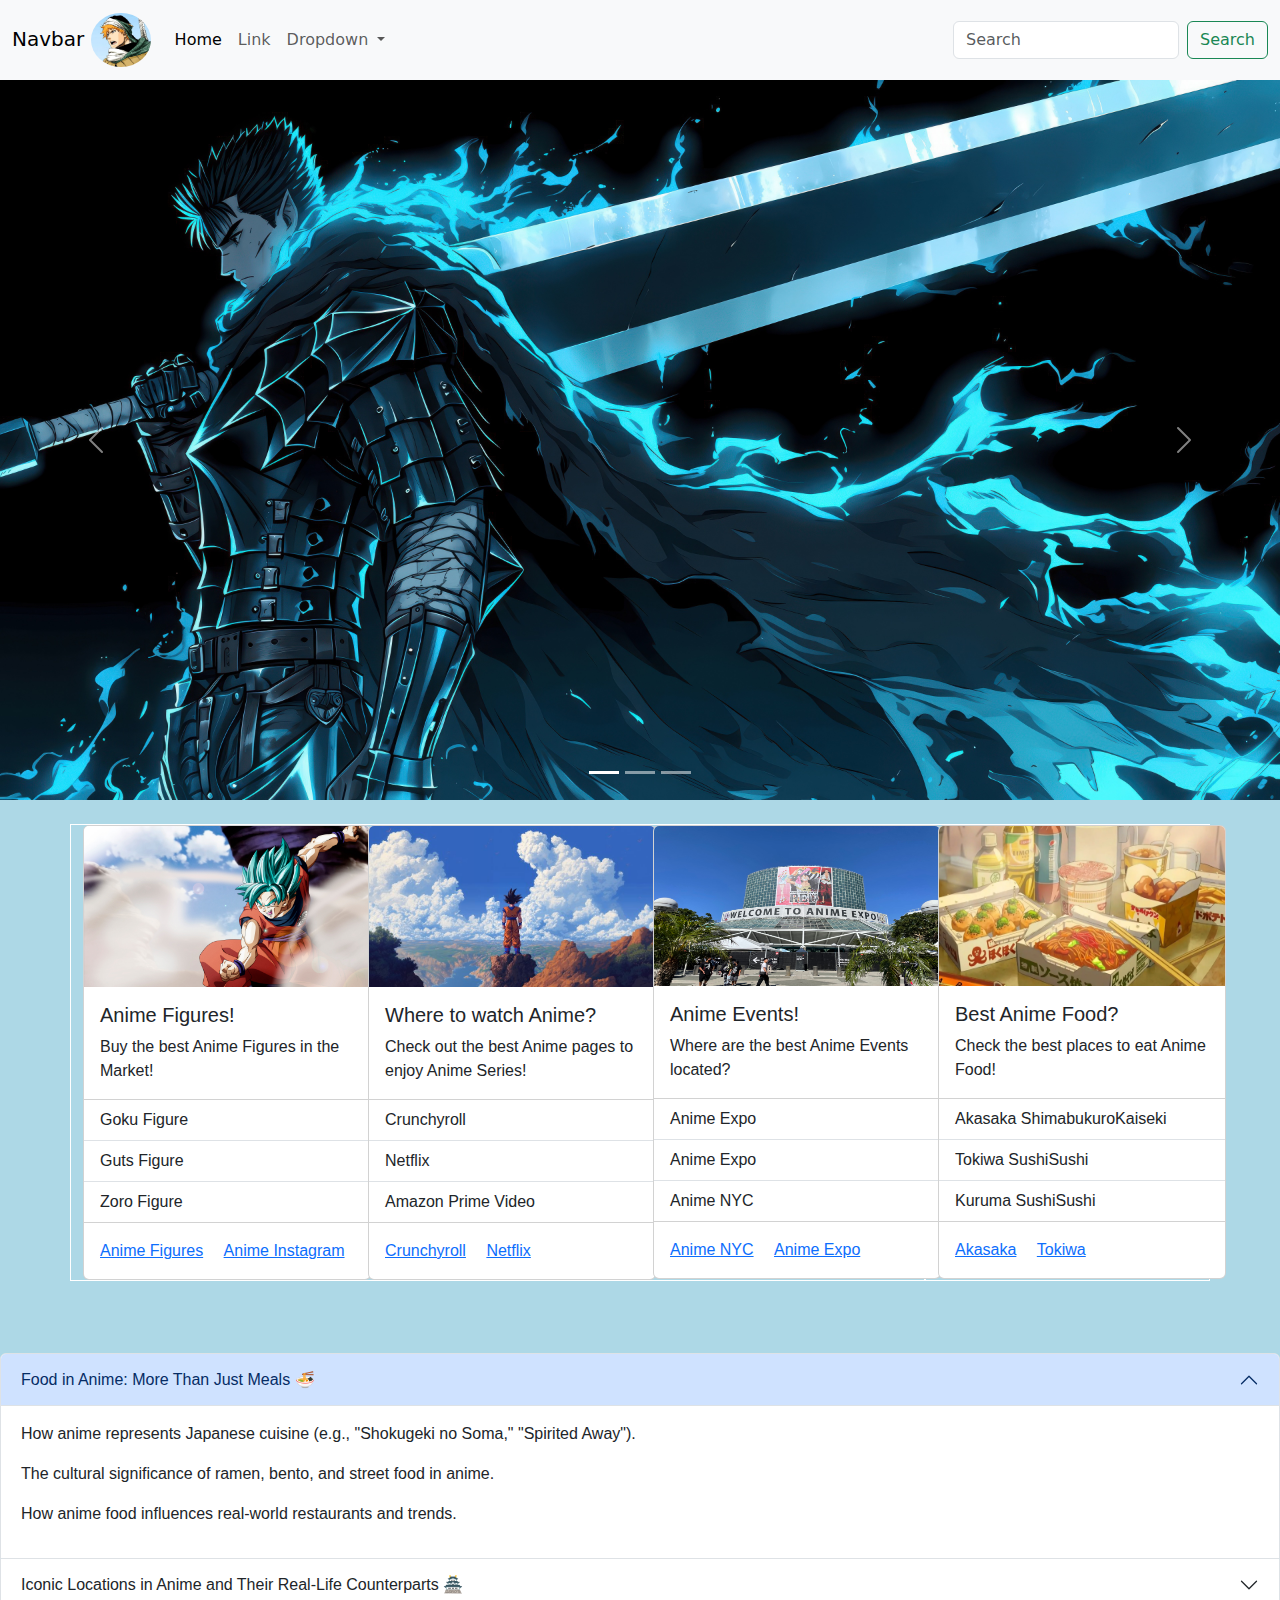
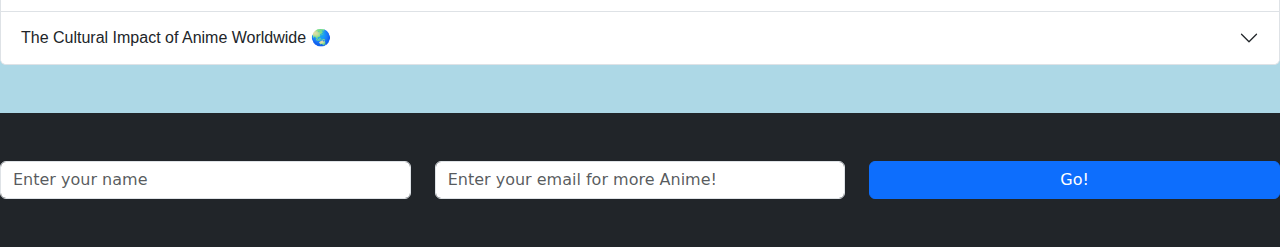
==== index.html @ a8e9984d "updateds accordion-body text fonts and paragraphs" ====
<!DOCTYPE html>
<html lang="en">
<head>
    <link href="https://cdn.jsdelivr.net/npm/bootstrap@5.3.3/dist/css/bootstrap.min.css" rel="stylesheet">
    <link rel="stylesheet" href="styles/styles.css">
    <title>Josue Gallego</title>
</head>
<body class="colorfondo">


    <!-- Navbar start -->

    <nav class="navbar navbar-expand-lg bg-body-tertiary">
      <div class="container-fluid">


        <a class="navbar-brand" href="#">Navbar
          <img src="./assets/IchigoPFPnavbar.jpg" width="60" class="rounded-circle" alt="ICHIGOPFP"></a>



        <button class="navbar-toggler" 
        type="button" data-bs-toggle="collapse" 
        data-bs-target="#navbarSupportedContent" 
        aria-controls="navbarSupportedContent" 
        aria-expanded="false" aria-label="Toggle navigation">
          <span class="navbar-toggler-icon"></span>
        </button>
        <div class="collapse navbar-collapse" id="navbarSupportedContent">
          <ul class="navbar-nav me-auto mb-2 mb-lg-0">
            <li class="nav-item">
              <a class="nav-link active" aria-current="page" href="#">Home</a>
            </li>
            <li class="nav-item">
              <a class="nav-link" href="#">Link</a>
            </li>
            <li class="nav-item dropdown">
              <a class="nav-link dropdown-toggle" href="#" role="button" data-bs-toggle="dropdown" aria-expanded="false">
                Dropdown
              </a>
              <ul class="dropdown-menu">
                <li><a class="dropdown-item" href="#">Action</a></li>
                <li><a class="dropdown-item" href="#">Another action</a></li>
                <li><hr class="dropdown-divider"></li>
                <li><a class="dropdown-item" href="#">Something else here</a></li>
              </ul>
            </li>
          </ul>
          <form class="d-flex" role="search">
            <input class="form-control me-2" type="search" placeholder="Search" aria-label="Search">
            <button class="btn btn-outline-success" type="submit">Search</button>
          </form>
        </div>
      </div>
    </nav>

    <!-- Navbar end -->





    <!--Carousel Start-->
    <div id="carouselExampleIndicators" class="carousel slide">
        <div class="carousel-indicators">
          <button type="button" data-bs-target="#carouselExampleIndicators" data-bs-slide-to="0" class="active" aria-current="true" aria-label="Slide 1"></button>
          <button type="button" data-bs-target="#carouselExampleIndicators" data-bs-slide-to="1" aria-label="Slide 2"></button>
          <button type="button" data-bs-target="#carouselExampleIndicators" data-bs-slide-to="2" aria-label="Slide 3"></button>
        </div>
        <div class="carousel-inner">
          <div class="carousel-item active">
            <img src="./assets/berserk-knight-guts-3840x2160-18713.jpg" class="d-block w-100" alt="...">
          </div>
          <div class="carousel-item">
            <img src="./assets/gohan-dragon-ball-3840x2160-15812.jpg" class="d-block w-100" alt="...">
          </div>
          <div class="carousel-item">
            <img src="./assets/roronoa-zoro-green-3840x2160-18358 (1).jpg" class="d-block w-100" alt="...">
          </div>
        </div>
        <button class="carousel-control-prev" type="button" data-bs-target="#carouselExampleIndicators" data-bs-slide="prev">
          <span class="carousel-control-prev-icon" aria-hidden="true"></span>
          <span class="visually-hidden">Previous</span>
        </button>
        <button class="carousel-control-next" type="button" data-bs-target="#carouselExampleIndicators" data-bs-slide="next">
          <span class="carousel-control-next-icon" aria-hidden="true"></span>
          <span class="visually-hidden">Next</span>
        </button>
      </div>
    <!--Carousel End-->


<br>
<!--Tarjetas Start-->
<section class="container">
  
    <div class="row">


        <div class="col-md-3 border border-white">

            <div class="card" style="width: 18rem;">
                <img src="./assets/goku-ssgss-super-3840x2160-20882.jpg" class="card-img-top" alt="...">
                <div class="card-body">
                  <h5 class="card-title">Anime Figures!</h5>
                  <p class="card-text">Buy the best Anime Figures in the Market!</p>
                </div>
                <ul class="list-group list-group-flush">
                  <li class="list-group-item">Goku Figure</li>
                  <li class="list-group-item">Guts Figure</li>
                  <li class="list-group-item">Zoro Figure</li>
                </ul>
                <div class="card-body">
                  <a href="https://ciudadmangacr.com/es-cr" target="_blank" class="card-link">Anime Figures</a>
                  <a href="https://www.instagram.com/casamanga/?hl=en" target="_blank" class="card-link">Anime Instagram</a>
                </div>
              </div>
        </div>

        <div class="col-md-3 border border-white">

            <div class="card" style="width: 18rem;">
                <img src="./assets/GOKUNATURE.jpg" class="card-img-top" alt="...">
                <div class="card-body">
                  <h5 class="card-title">Where to watch Anime?</h5>
                  <p class="card-text">Check out the best Anime pages to enjoy Anime Series!</p>
                </div>
                <ul class="list-group list-group-flush">
                  <li class="list-group-item">Crunchyroll</li>
                  <li class="list-group-item">Netflix</li>
                  <li class="list-group-item">Amazon Prime Video</li>
                </ul>
                <div class="card-body">
                  <a href="https://www.crunchyroll.com/?srsltid=AfmBOootTNt4ZbgwGO9z8wLWD1WypftuMrBTTITpAvy3QxSbyk_lrz31" target="_blank" class="card-link">Crunchyroll</a>
                  <a href="https://www.netflix.com/cr-en/" target="_blank" class="card-link">Netflix</a>
                </div>
              </div>


        </div>

        
        <div class="col-md-3 border border-white">

            <div class="card" style="width: 18rem;">
                <img src="./assets/ANIMEEXPO.jpg" height="160"  class="card-img-top" alt="AnimeEXPO">
                <div class="card-body">
                  <h5 class="card-title">Anime Events!</h5>
                  <p class="card-text">Where are the best Anime Events located?</p>
                </div>
                <ul class="list-group list-group-flush">
                  <li class="list-group-item">Anime Expo</li>
                  <li class="list-group-item">Anime Expo</li>
                  <li class="list-group-item">Anime NYC</li>
                </ul>
                <div class="card-body">
                  <a href="https://animenyc.com/?__cf_chl_tk=ZMnIDp7yweXM_6FQL_pzOtvb6keebVa49Xky0yu03oY-1740791990-1.0.1.1-7oVQzwphY8iCw98eQohBRGvHIebVsj10cV.zsuMxDCk" 
                  target="_blank" class="card-link">Anime NYC</a>
                  <a href="https://www.anime-expo.org/" target="_blank" class="card-link">Anime Expo</a>
                </div>
              </div>


        </div>


        <div class="col-md-3 border border-white">

            <div class="card" style="width: 18rem;">
                <img src="./assets/best-anime-food-1600x800.webp" height="160" class="card-img-top" alt="...">
                <div class="card-body">
                  <h5 class="card-title">Best Anime Food?</h5>
                  <p class="card-text">Check the best places to eat Anime Food!</p>
                </div>
                <ul class="list-group list-group-flush">
                  <li class="list-group-item">Akasaka ShimabukuroKaiseki</li>
                  <li class="list-group-item">Tokiwa SushiSushi</li>
                  <li class="list-group-item">Kuruma SushiSushi</li>
                </ul>
                <div class="card-body">
                  <a href="https://www.tableall.com/restaurant/384" target="_blank" class="card-link">Akasaka</a>
                  <a href="https://restaurantsuntory.com/sushi-tokiwa.htm" target="_blank" class="card-link">Tokiwa</a>
                </div>
              </div>


        </div>

        
    </div>
</section>

<!--Tarjetas End-->


<br>
<br>
<br>


<!--Acordeon Start-->
<div class="accordion" id="accordionExample">
  <div class="accordion-item">
    <h2 class="accordion-header" id="headingOne">
      <button class="accordion-button" type="button" data-bs-toggle="collapse" data-bs-target="#collapseOne" aria-expanded="true" aria-controls="collapseOne">
        Food in Anime: More Than Just Meals 🍜
      </button>
    </h2>
    <div id="collapseOne" class="accordion-collapse collapse show" aria-labelledby="headingOne" data-bs-parent="#accordionExample">
      <div class="accordion-body"> 
<p>How anime represents Japanese cuisine (e.g., "Shokugeki no Soma," "Spirited Away").</p>
<p>The cultural significance of ramen, bento, and street food in anime.</p>
<p>How anime food influences real-world restaurants and trends.</p>
      </div>
    </div>
  </div>
  <div class="accordion-item">
    <h2 class="accordion-header" id="headingTwo">
      <button class="accordion-button collapsed" type="button" data-bs-toggle="collapse" data-bs-target="#collapseTwo" aria-expanded="false" aria-controls="collapseTwo">
        Iconic Locations in Anime and Their Real-Life Counterparts 🏯
      </button>
    </h2>
    <div id="collapseTwo" class="accordion-collapse collapse" aria-labelledby="headingTwo" data-bs-parent="#accordionExample">
      <div class="accordion-body">
      <p>Famous anime locations inspired by real places (e.g., "Your Name" and Tokyo’s Shinjuku).</p>
      <p>Kyoto’s historical influence in period anime.</p>
      <p>Anime tourism: How places like Akihabara became anime hotspots.</p>
      </div>
    </div>
  </div>
  <div class="accordion-item">
    <h2 class="accordion-header" id="headingThree">
      <button class="accordion-button collapsed" type="button" data-bs-toggle="collapse" data-bs-target="#collapseThree" aria-expanded="false" aria-controls="collapseThree">
        The Cultural Impact of Anime Worldwide 🌏
      </button>
    </h2>
    <div id="collapseThree" class="accordion-collapse collapse" aria-labelledby="headingThree" data-bs-parent="#accordionExample">
      <div class="accordion-body">
    <p>How anime influences fashion, music, and art outside Japan.</p>
    <p>The rise of anime conventions and cosplay culture globally.</p>
    <p>How streaming services like Crunchyroll and Netflix changed anime consumption.</p>
      </div>
    </div>
  </div>
</div>
<!--Acordeon End-->


<br>
<br>


<!--Button Submit Start-->

<section class="contact bg-dark py-5">
  <div class="containersubmit">
    <div class="row">
      <div class="col-md-4">
        <input type="text" class="form-control" placeholder="Enter your name">
      </div>
      <div class="col-md-4">
        <input type="email" class="form-control" placeholder="Enter your email for more Anime!">
      </div>
      <div class="col-md-4 d-grid gap-2">
        <button type="submit" class="btn btn-primary">Go!</button>
      </div>
    </div>
  </div>
</section>

<!--Button Submit End-->

    <script src="https://cdn.jsdelivr.net/npm/bootstrap@5.3.3/dist/js/bootstrap.bundle.min.js"></script>
</body>
</html>
---- styles/styles.css ----
.container {
    background-color: #ADD8E6;
    font-family: Arial, Helvetica, sans-serif;
}
.navbarcolor {
    color: black;
}
.colorfondo {
    background-color: #ADD8E6;
}
.accordion-item {
    font-family: Arial, Helvetica, sans-serif;
}
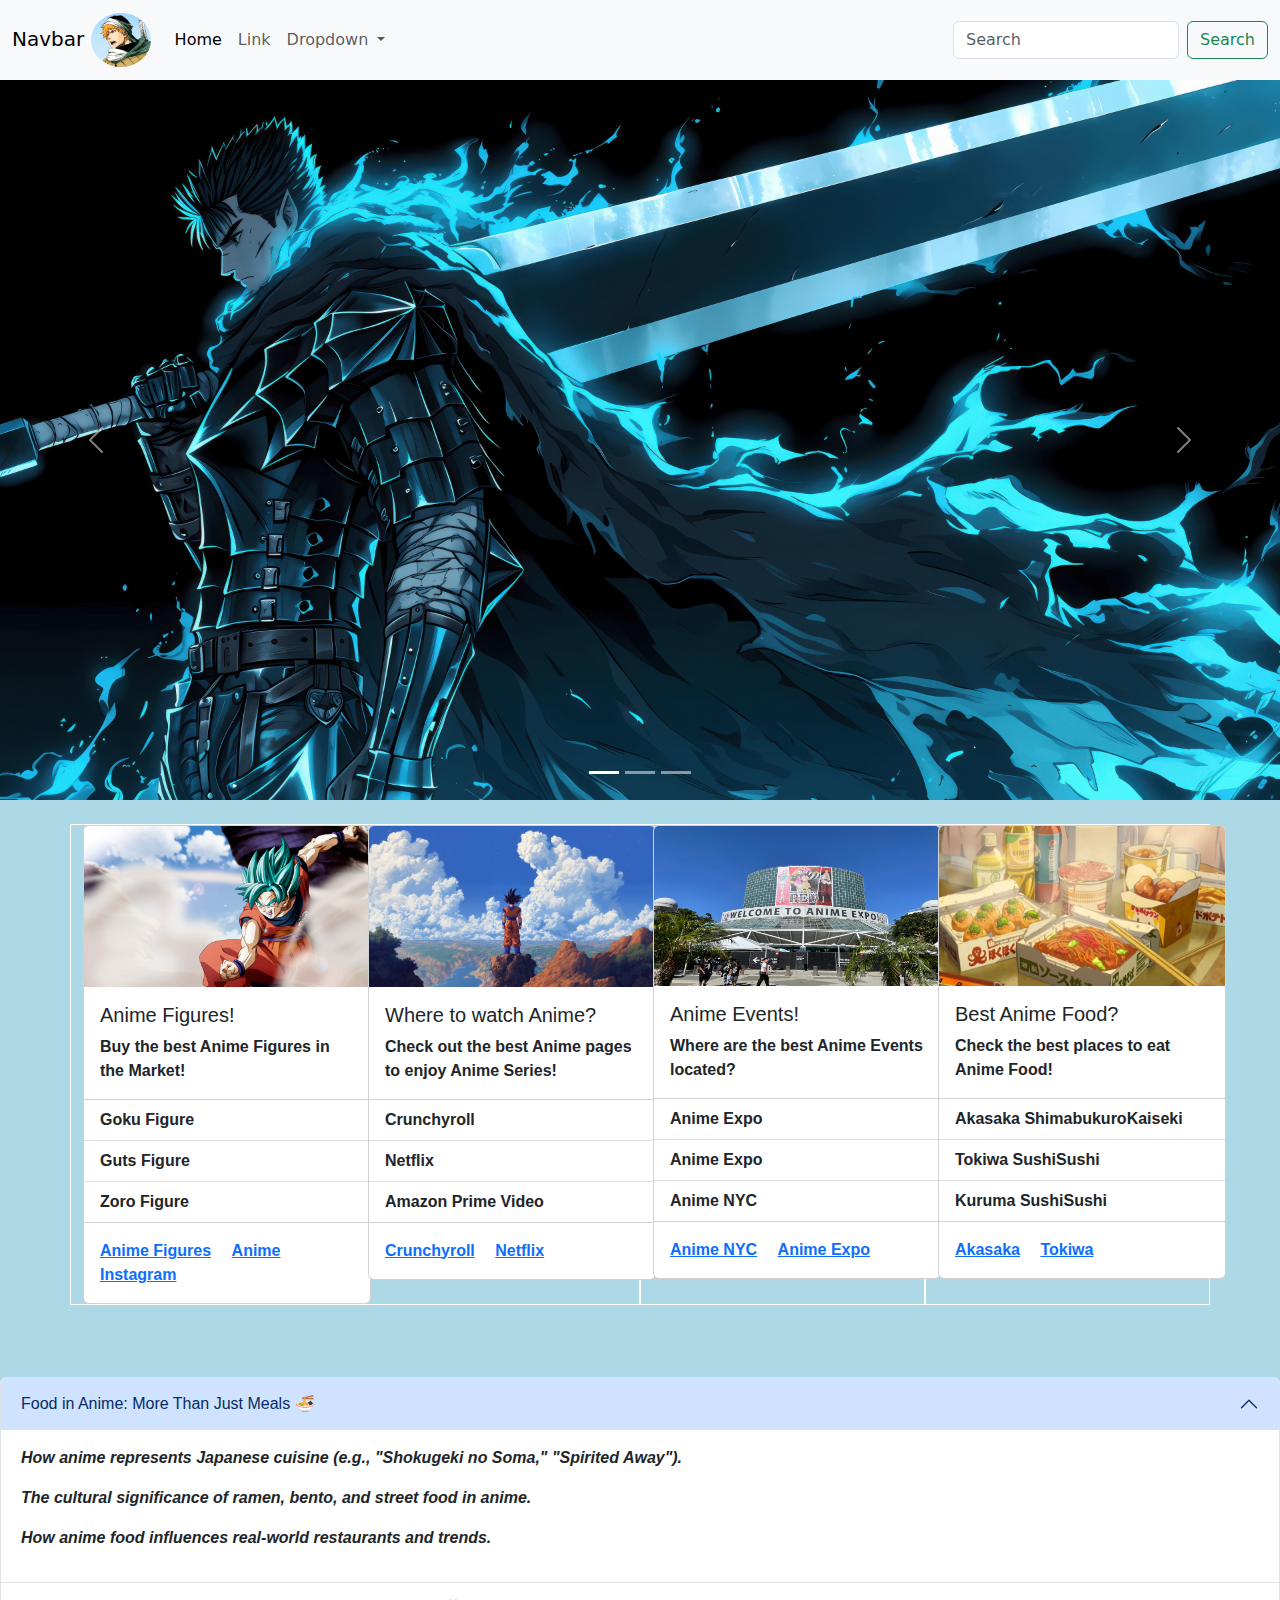
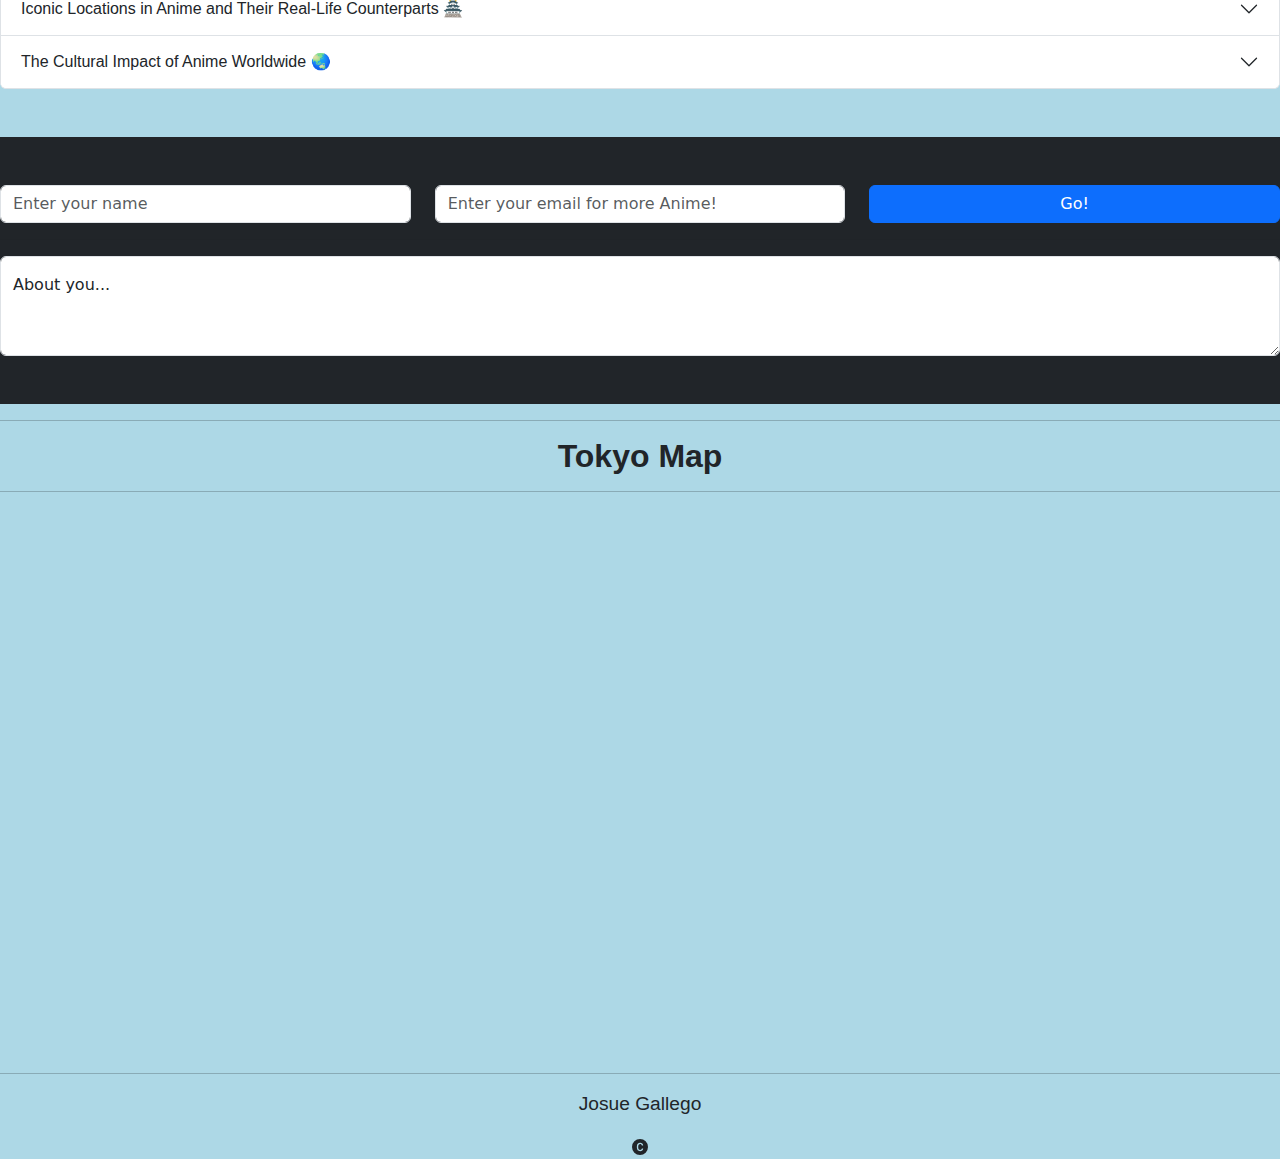
==== commit 81c06ef6: "Just doing this for discipline, don't actualy recall what I did lmao, just polished some details" ====
--- a/index.html
+++ b/index.html
@@ -266,9 +266,55 @@
       </div>
     </div>
   </div>
+<hr>
+  <div class="form-floating">
+    <textarea class="form-control" placeholder="Leave a comment here" id="floatingTextarea2" style="height: 100px"></textarea>
+    <label for="floatingTextarea2">About you...</label>
+  </div>
 </section>
 
 <!--Button Submit End-->
+<hr>
+<!--Map Title-->
+
+<center>
+<h2 class="TOKYOMAP">Tokyo Map</h2>
+<center>
+
+<!--Map Title-->
+<hr>
+<!--Mapa Start-->
+<div class="ratio ratio-21x9"><iframe 
+src="https://www.google.com/maps/embed?pb=!1m18!1m12!1m3!1d1620.4265516037447!2d139.76518226971356!3d35.68061887130099!2m3!1f0!2f0!3f0!3m2!1i1024!2i768!4f13.1!3m3!1m2!1s0x60188bfbd89f700b%3A0x277c49ba34ed38!2sEstaci%C3%B3n%20de%20Tokio!5e0!3m2!1ses!2scr!4v1740796532061!5m2!1ses!2scr" 
+width="600" 
+height="450" 
+style="border:0;" 
+allowfullscreen="" 
+loading="lazy" 
+referrerpolicy="no-referrer-when-downgrade"></iframe></div>
+<!--Mapa End-->
+<hr>
+
+<!--Footer Start-->
+
+<footer>
+  <div class="row">
+    <p class="Copyname">Josue Gallego</p>
+    <div class="col">
+      <svg 
+      xmlns="http://www.w3.org/2000/svg" 
+      width="16" 
+      height="16" 
+      fill="currentColor" 
+      class="bi bi-c-circle-fill" 
+      viewBox="0 0 16 16">
+        <path d="M16 8A8 8 0 1 1 0 8a8 8 0 0 1 16 0M8.146 4.992c.961 0 1.641.633 1.729 1.512h1.295v-.088c-.094-1.518-1.348-2.572-3.03-2.572-2.068 0-3.269 1.377-3.269 3.638v1.073c0 2.267 1.178 3.603 3.27 3.603 1.675 0 2.93-1.02 3.029-2.467v-.093H9.875c-.088.832-.75 1.418-1.729 1.418-1.224 0-1.927-.891-1.927-2.461v-1.06c0-1.583.715-2.503 1.927-2.503"/>
+      </svg>
+    </div>
+  </div>
+</footer>
+
+<!--Footer End-->
 
     <script src="https://cdn.jsdelivr.net/npm/bootstrap@5.3.3/dist/js/bootstrap.bundle.min.js"></script>
 </body>
--- a/styles/styles.css
+++ b/styles/styles.css
@@ -1,6 +1,7 @@
 .container {
     background-color: #ADD8E6;
     font-family: Arial, Helvetica, sans-serif;
+    font-weight: bold;
 }
 .navbarcolor {
     color: black;
@@ -10,4 +11,18 @@
 }
 .accordion-item {
     font-family: Arial, Helvetica, sans-serif;
+    font-weight: bold;
+}
+.accordion-body {
+    font-family: Helvetica, sans-serif; 
+    font-style: italic;
+    font-weight: bold;
+}
+.TOKYOMAP {
+    font-family: sans-serif;
+    font-weight:bold ;
+}
+.Copyname {
+    font-family: Arial, Helvetica, sans-serif;
+    font-size: larger;
 }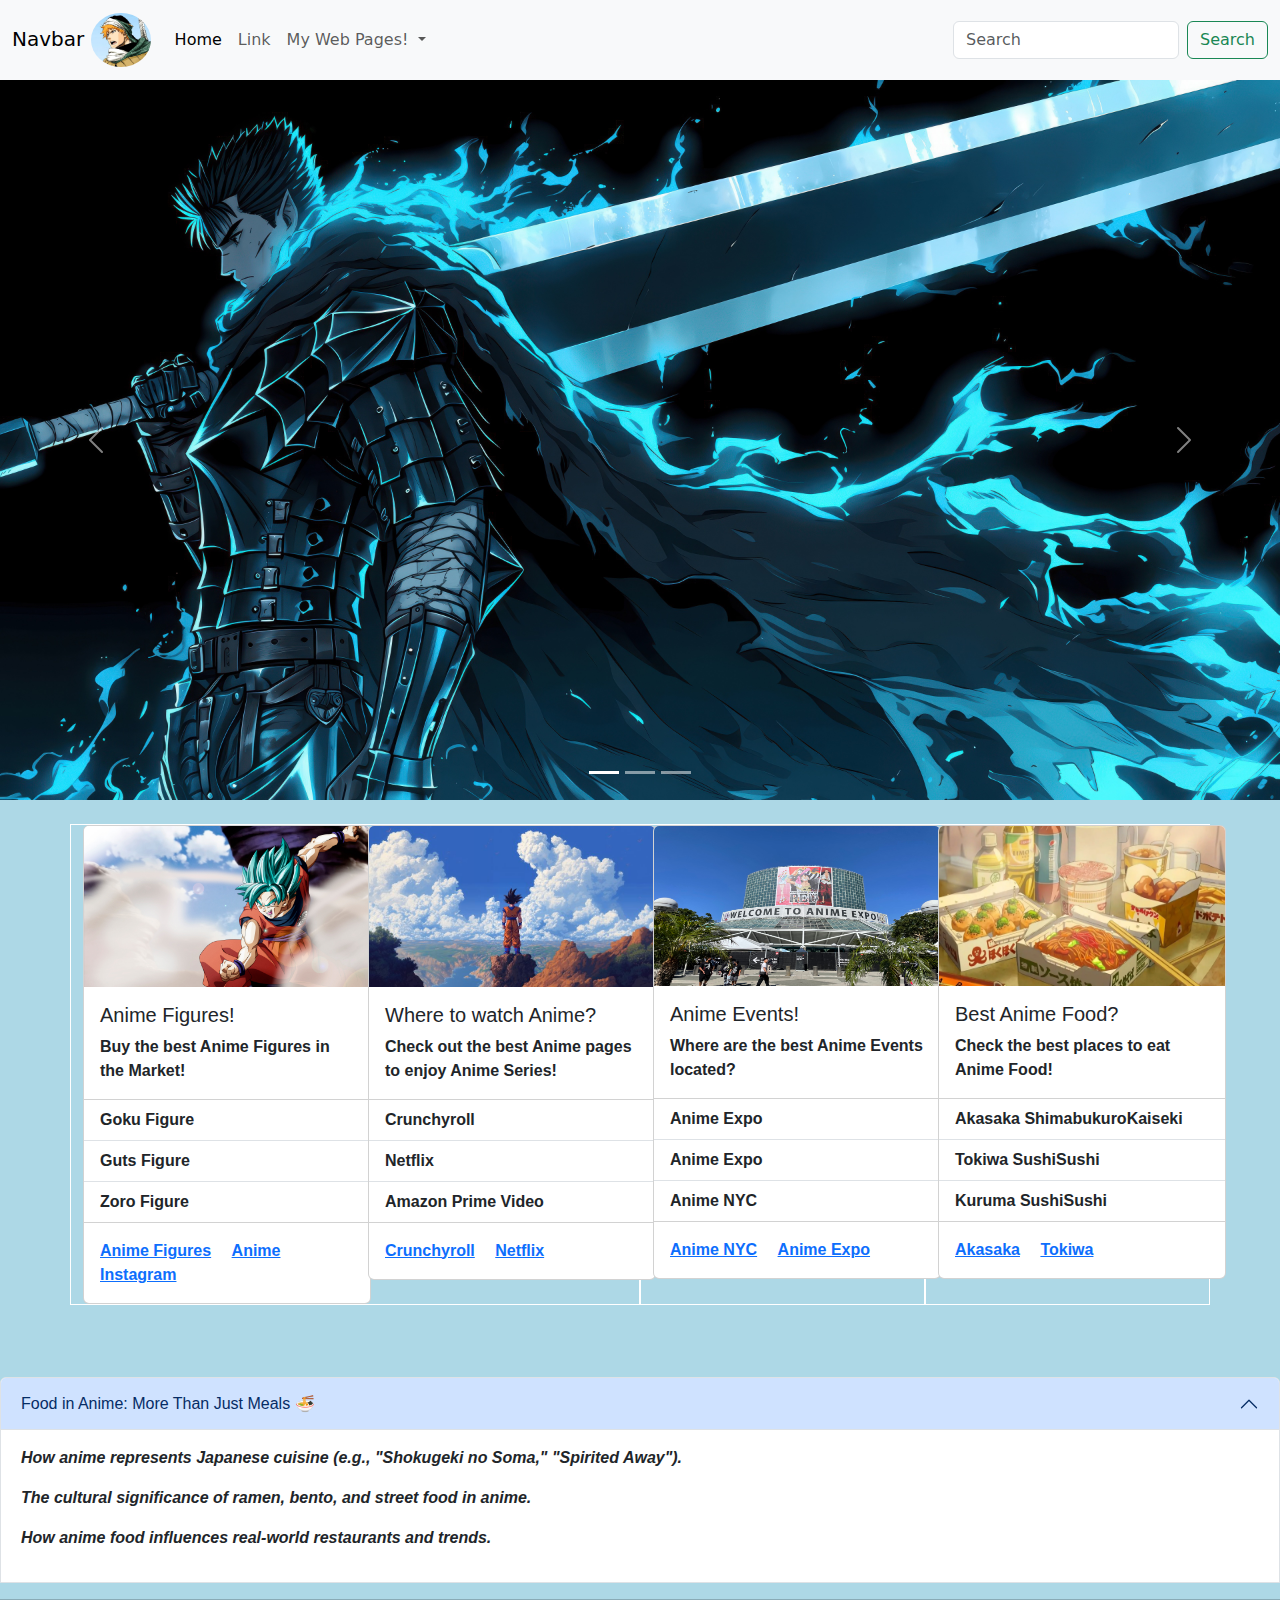
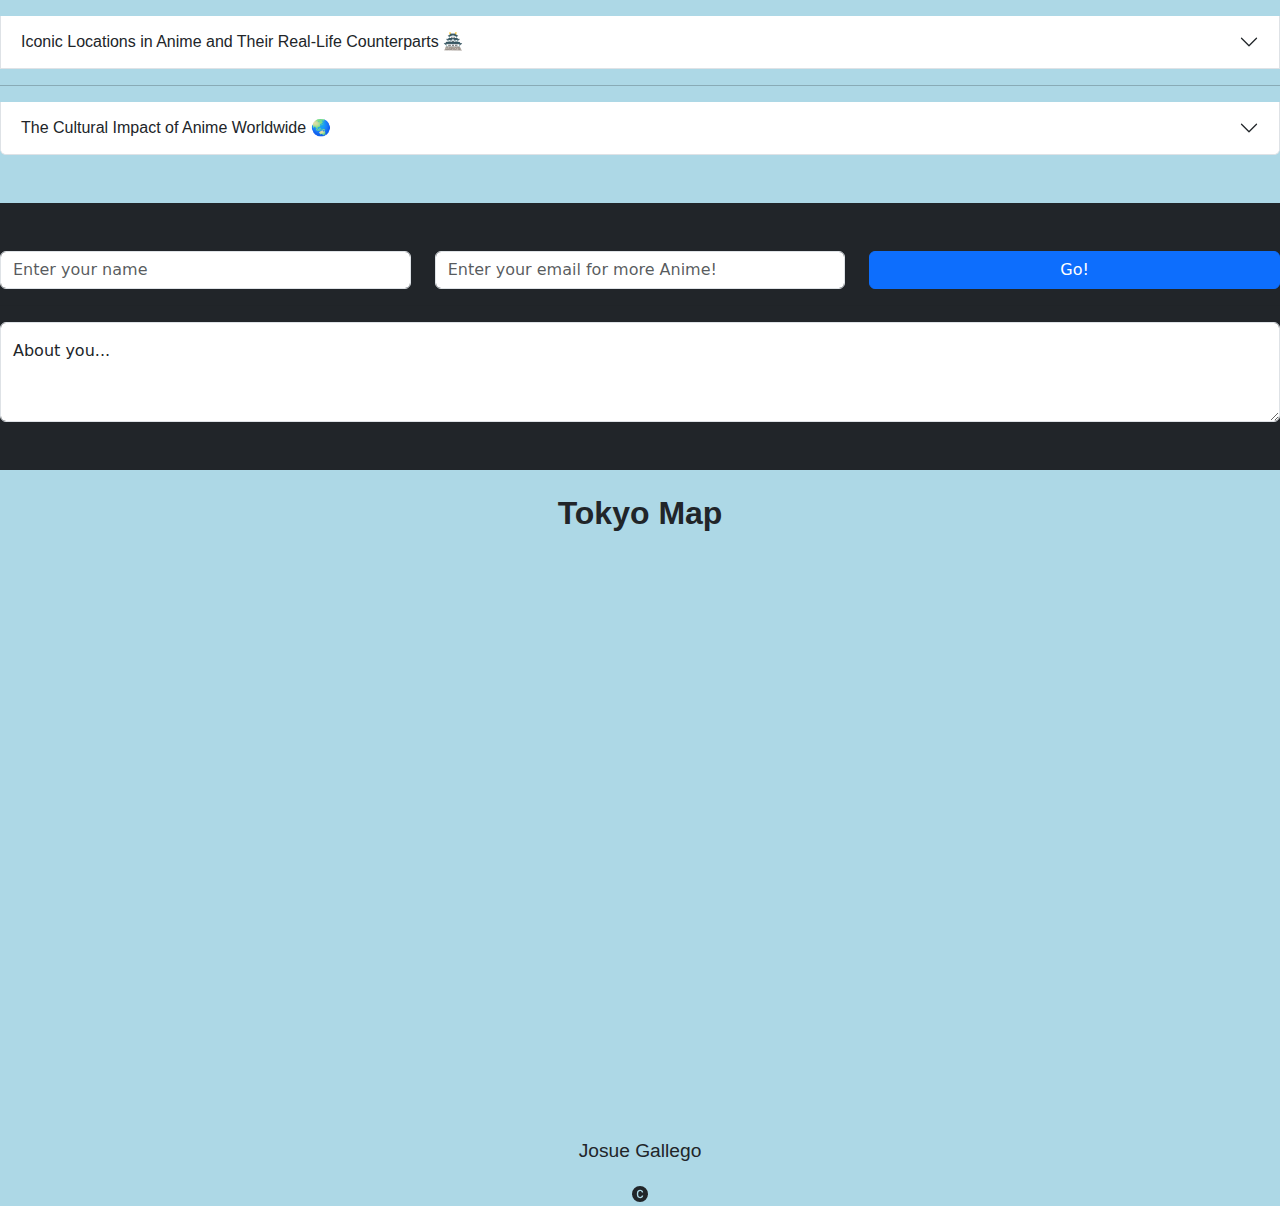
==== commit 1f64f75c: "checking on updated, linking new web page to the dropdown side" ====
--- a/index.html
+++ b/index.html
@@ -15,9 +15,10 @@
 
 
         <a class="navbar-brand" href="#">Navbar
-          <img src="./assets/IchigoPFPnavbar.jpg" width="60" class="rounded-circle" alt="ICHIGOPFP"></a>
-
-
+          <img src="./assets/IchigoPFPnavbar.jpg" 
+          width="60" class="rounded-circle" alt="ICHIGOPFP"></a>
+
+        
 
         <button class="navbar-toggler" 
         type="button" data-bs-toggle="collapse" 
@@ -29,20 +30,19 @@
         <div class="collapse navbar-collapse" id="navbarSupportedContent">
           <ul class="navbar-nav me-auto mb-2 mb-lg-0">
             <li class="nav-item">
-              <a class="nav-link active" aria-current="page" href="#">Home</a>
+              <a class="nav-link active" aria-current="page" href="#">Home</a> 
             </li>
             <li class="nav-item">
-              <a class="nav-link" href="#">Link</a>
+
+              <a class="nav-link" id="mypage" href="#">Link</a>
+              
             </li>
             <li class="nav-item dropdown">
               <a class="nav-link dropdown-toggle" href="#" role="button" data-bs-toggle="dropdown" aria-expanded="false">
-                Dropdown
+                My Web Pages! 
               </a>
               <ul class="dropdown-menu">
-                <li><a class="dropdown-item" href="#">Action</a></li>
-                <li><a class="dropdown-item" href="#">Another action</a></li>
-                <li><hr class="dropdown-divider"></li>
-                <li><a class="dropdown-item" href="#">Something else here</a></li>
+                <li><a class="dropdown-item" href="mypage.html">Me</a></li>
               </ul>
             </li>
           </ul>
@@ -200,6 +200,7 @@
 
 <!--Acordeon Start-->
 <div class="accordion" id="accordionExample">
+
   <div class="accordion-item">
     <h2 class="accordion-header" id="headingOne">
       <button class="accordion-button" type="button" data-bs-toggle="collapse" data-bs-target="#collapseOne" aria-expanded="true" aria-controls="collapseOne">
@@ -214,7 +215,10 @@
       </div>
     </div>
   </div>
+  <hr>
   <div class="accordion-item">
+
+
     <h2 class="accordion-header" id="headingTwo">
       <button class="accordion-button collapsed" type="button" data-bs-toggle="collapse" data-bs-target="#collapseTwo" aria-expanded="false" aria-controls="collapseTwo">
         Iconic Locations in Anime and Their Real-Life Counterparts 🏯
@@ -227,7 +231,9 @@
       <p>Anime tourism: How places like Akihabara became anime hotspots.</p>
       </div>
     </div>
-  </div>
+
+  </div>
+  <hr>
   <div class="accordion-item">
     <h2 class="accordion-header" id="headingThree">
       <button class="accordion-button collapsed" type="button" data-bs-toggle="collapse" data-bs-target="#collapseThree" aria-expanded="false" aria-controls="collapseThree">
@@ -242,6 +248,7 @@
       </div>
     </div>
   </div>
+
 </div>
 <!--Acordeon End-->
 
@@ -274,7 +281,7 @@
 </section>
 
 <!--Button Submit End-->
-<hr>
+<br>
 <!--Map Title-->
 
 <center>
@@ -282,7 +289,7 @@
 <center>
 
 <!--Map Title-->
-<hr>
+<br>
 <!--Mapa Start-->
 <div class="ratio ratio-21x9"><iframe 
 src="https://www.google.com/maps/embed?pb=!1m18!1m12!1m3!1d1620.4265516037447!2d139.76518226971356!3d35.68061887130099!2m3!1f0!2f0!3f0!3m2!1i1024!2i768!4f13.1!3m3!1m2!1s0x60188bfbd89f700b%3A0x277c49ba34ed38!2sEstaci%C3%B3n%20de%20Tokio!5e0!3m2!1ses!2scr!4v1740796532061!5m2!1ses!2scr" 
@@ -293,7 +300,7 @@
 loading="lazy" 
 referrerpolicy="no-referrer-when-downgrade"></iframe></div>
 <!--Mapa End-->
-<hr>
+<br>
 
 <!--Footer Start-->
 
--- a/styles/styles.css
+++ b/styles/styles.css
@@ -25,4 +25,4 @@
 .Copyname {
     font-family: Arial, Helvetica, sans-serif;
     font-size: larger;
-}+}
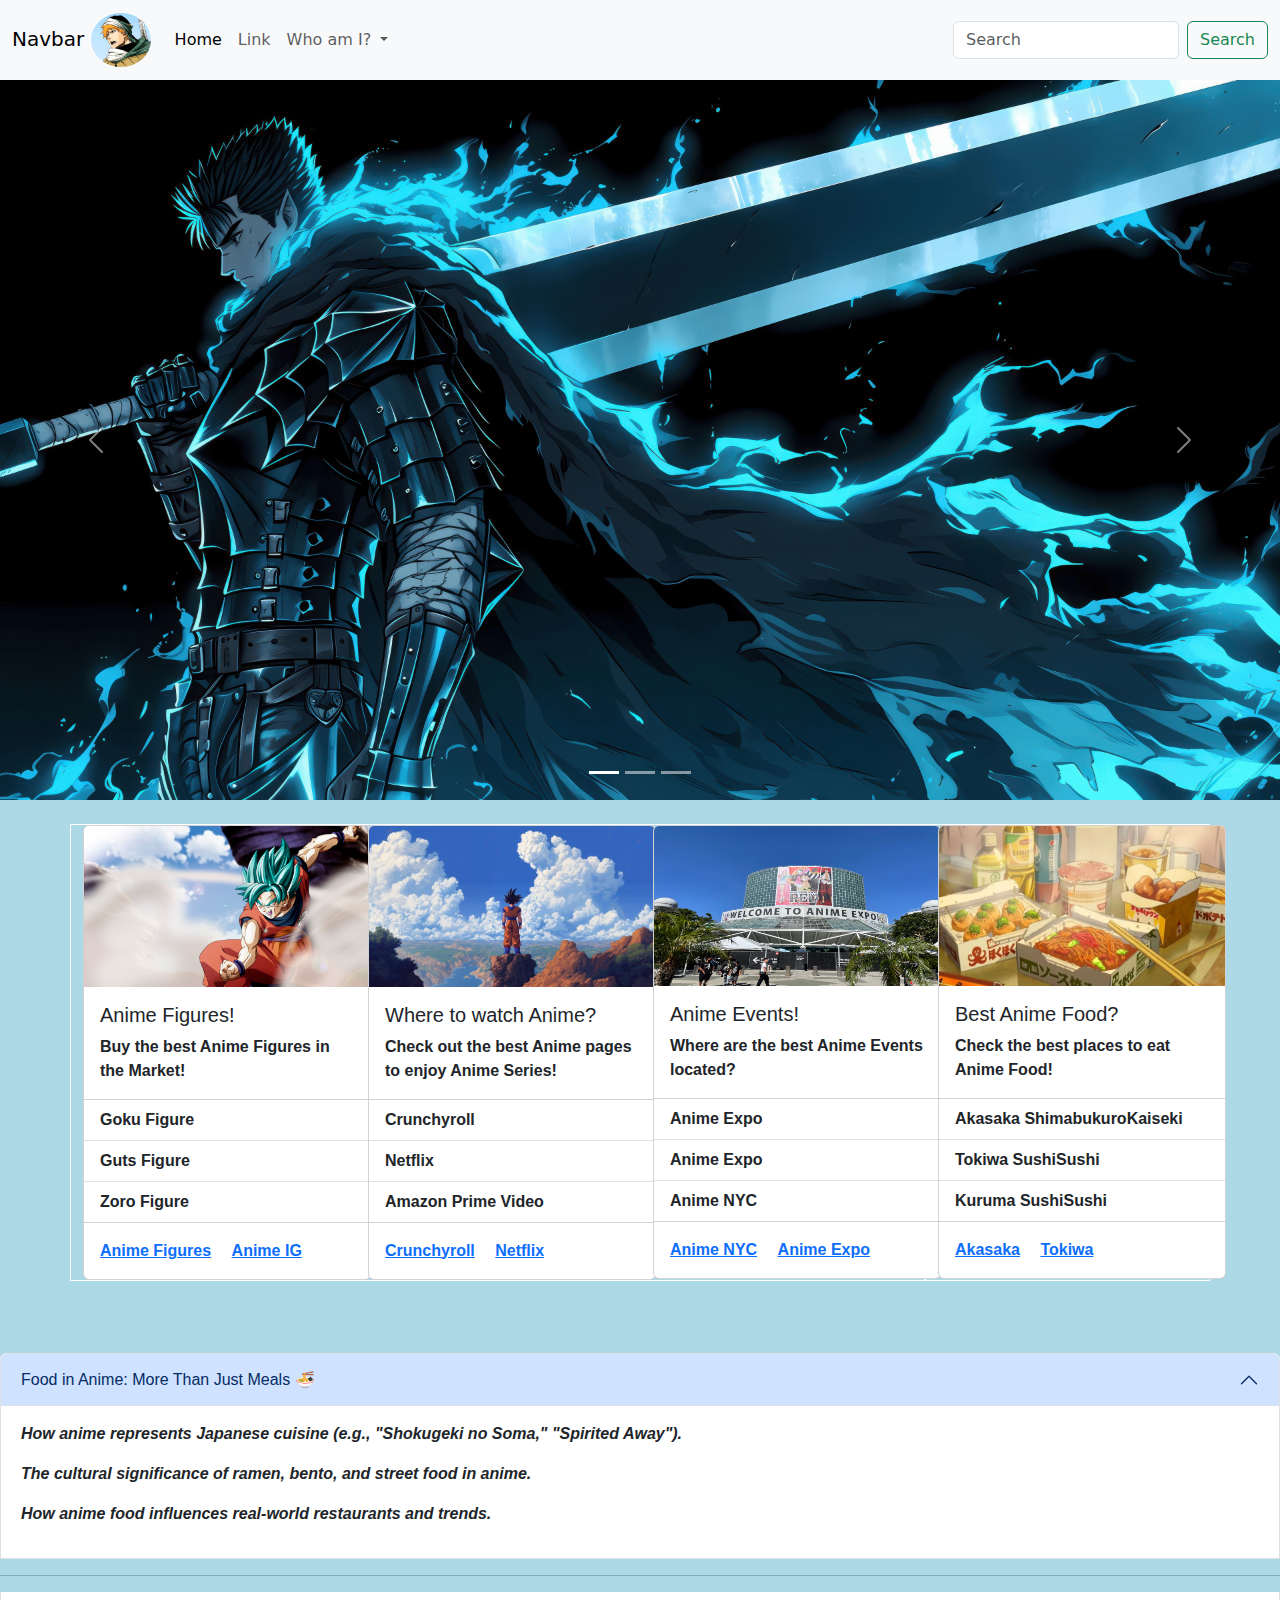
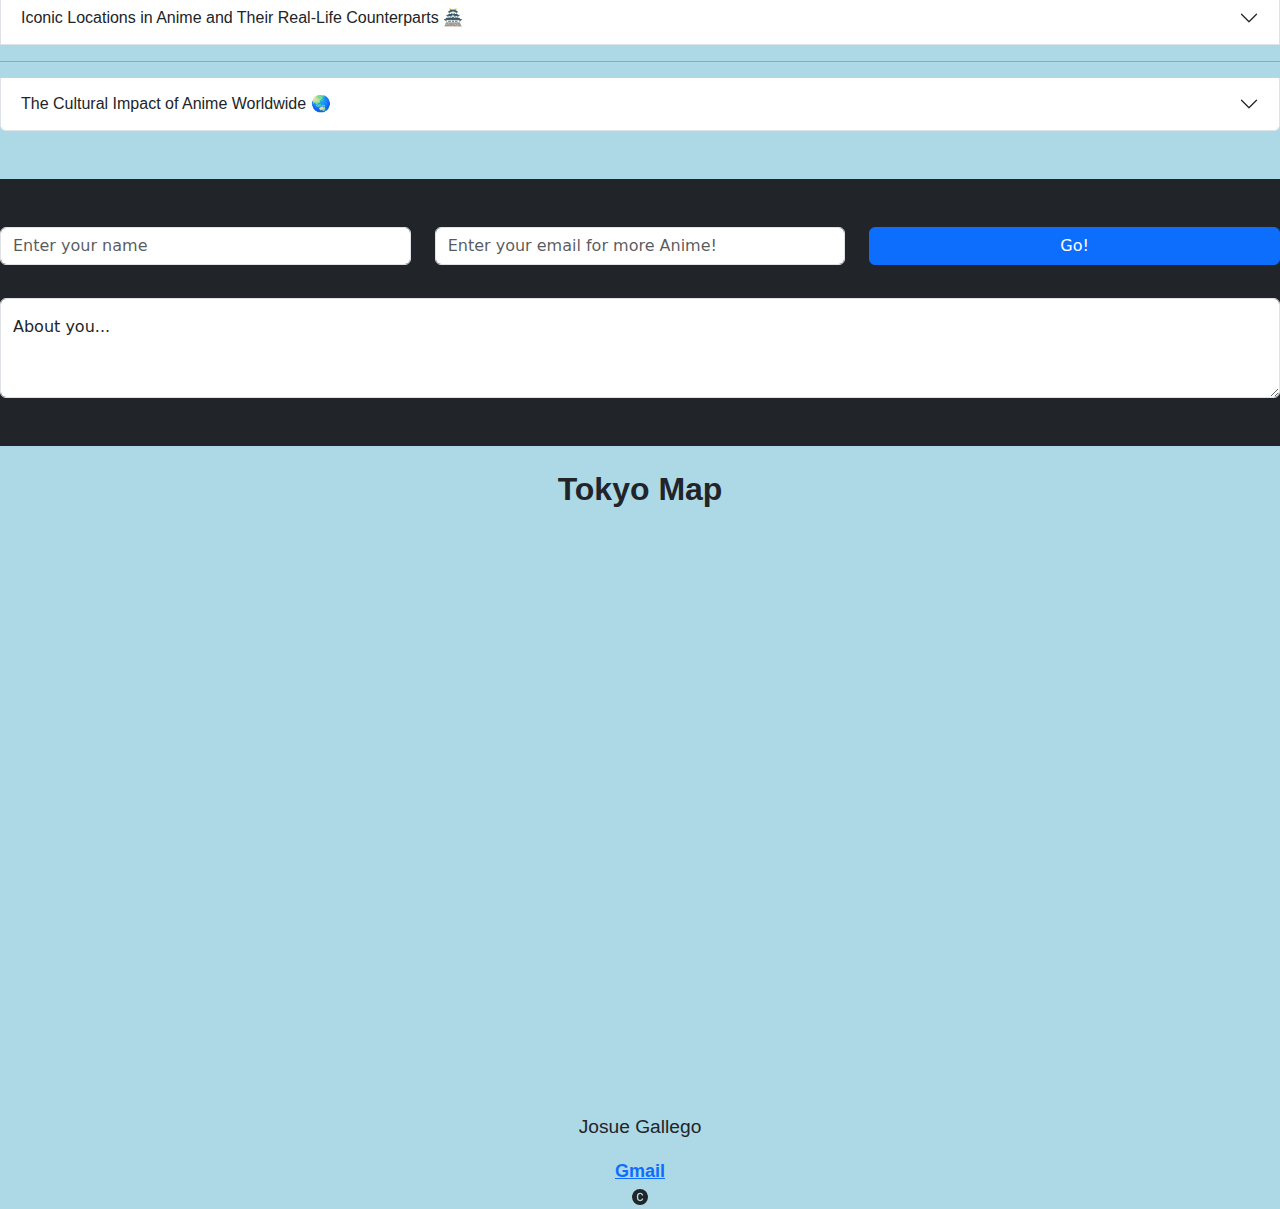
==== commit 98f0fc8a: "Final Details" ====
--- a/index.html
+++ b/index.html
@@ -39,17 +39,17 @@
             </li>
             <li class="nav-item dropdown">
               <a class="nav-link dropdown-toggle" href="#" role="button" data-bs-toggle="dropdown" aria-expanded="false">
-                My Web Pages! 
+                Who am I? 
               </a>
               <ul class="dropdown-menu">
-                <li><a class="dropdown-item" href="mypage.html">Me</a></li>
+                <li><a class="dropdown-item" target="_blank" href="mypage.html">Me</a></li>
               </ul>
             </li>
           </ul>
           <form class="d-flex" role="search">
             <input class="form-control me-2" type="search" placeholder="Search" aria-label="Search">
             <button class="btn btn-outline-success" type="submit">Search</button>
-          </form>
+          </form>                                   
         </div>
       </div>
     </nav>
@@ -112,7 +112,7 @@
                 </ul>
                 <div class="card-body">
                   <a href="https://ciudadmangacr.com/es-cr" target="_blank" class="card-link">Anime Figures</a>
-                  <a href="https://www.instagram.com/casamanga/?hl=en" target="_blank" class="card-link">Anime Instagram</a>
+                  <a href="https://www.instagram.com/casamanga/?hl=en" target="_blank" class="card-link">Anime IG</a>
                 </div>
               </div>
         </div>
@@ -307,6 +307,7 @@
 <footer>
   <div class="row">
     <p class="Copyname">Josue Gallego</p>
+    <a href="https://mail.google.com/mail/u/0/#inbox" target="_blank" class="gmail">Gmail</a>
     <div class="col">
       <svg 
       xmlns="http://www.w3.org/2000/svg" 
--- a/styles/styles.css
+++ b/styles/styles.css
@@ -26,3 +26,8 @@
     font-family: Arial, Helvetica, sans-serif;
     font-size: larger;
 }
+.gmail {
+    font-family: Arial, Helvetica, sans-serif;
+    font-size: large;
+    font-weight: bold;
+}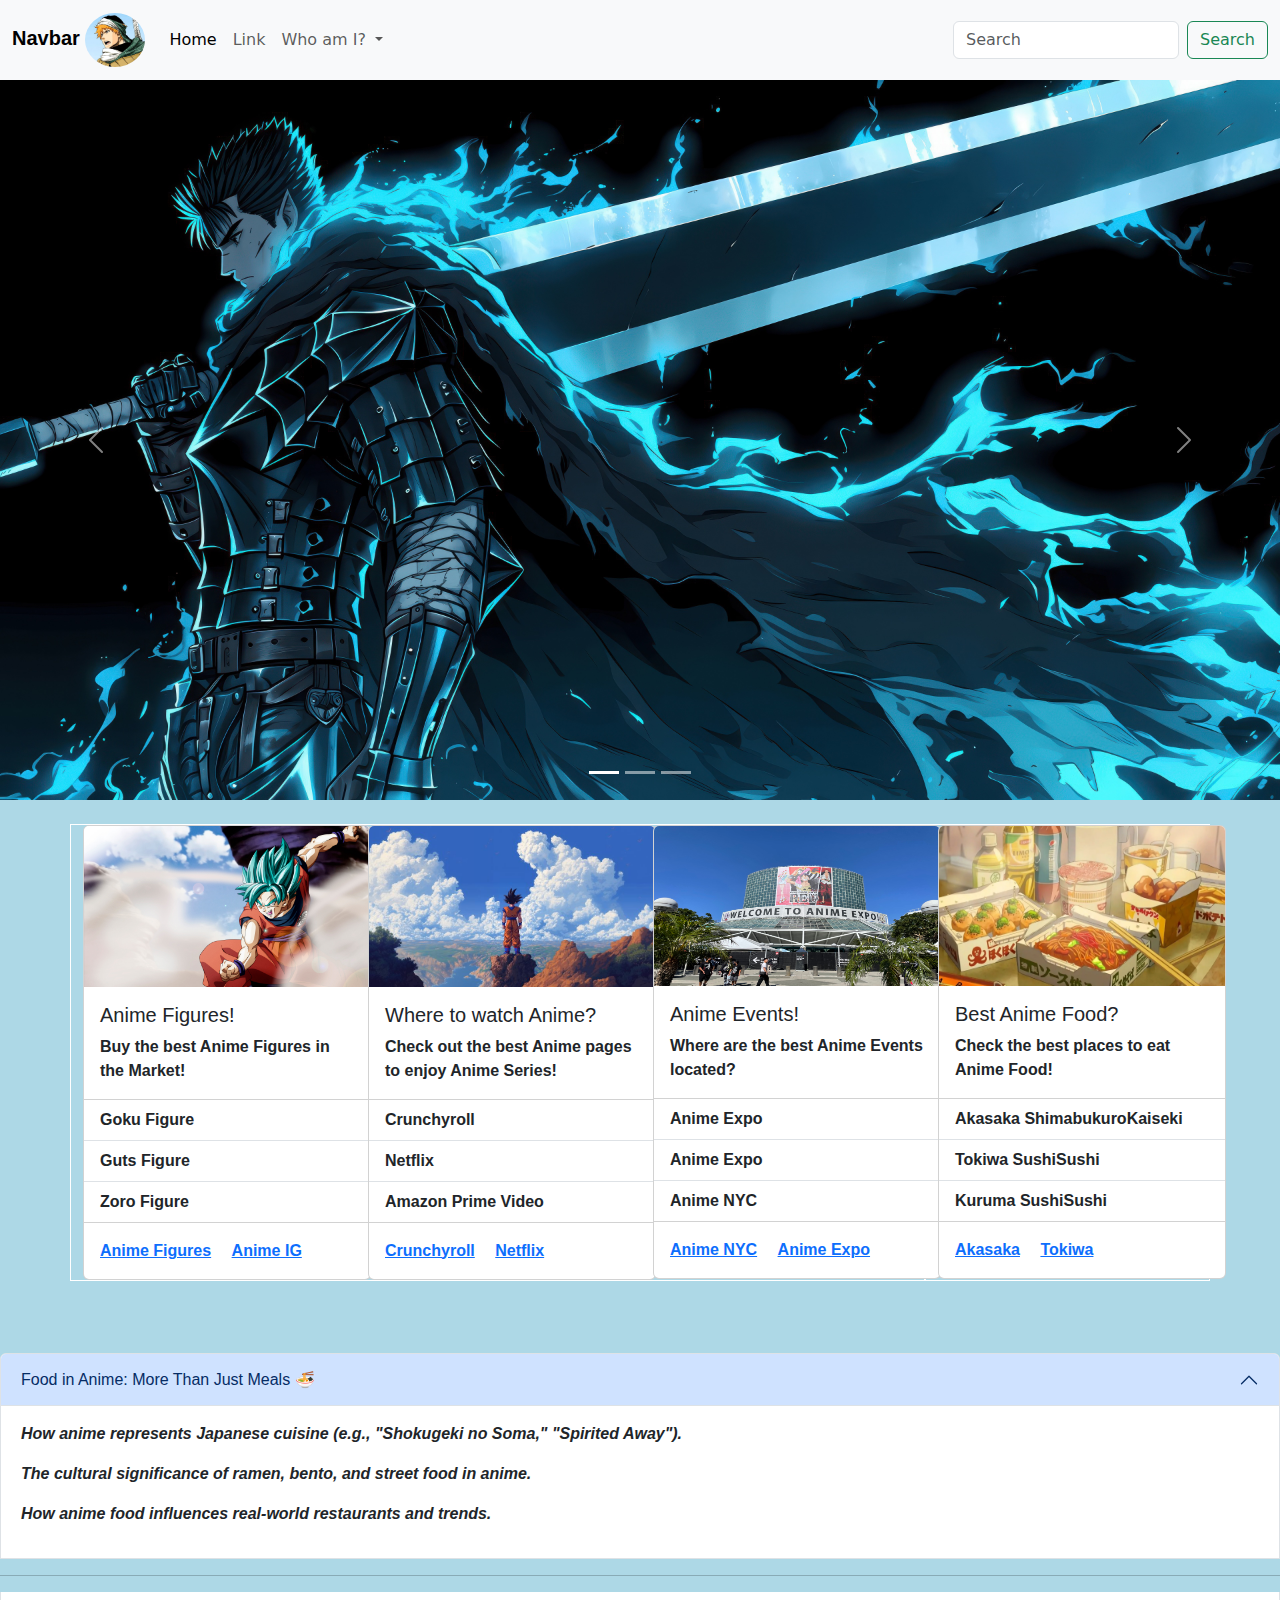
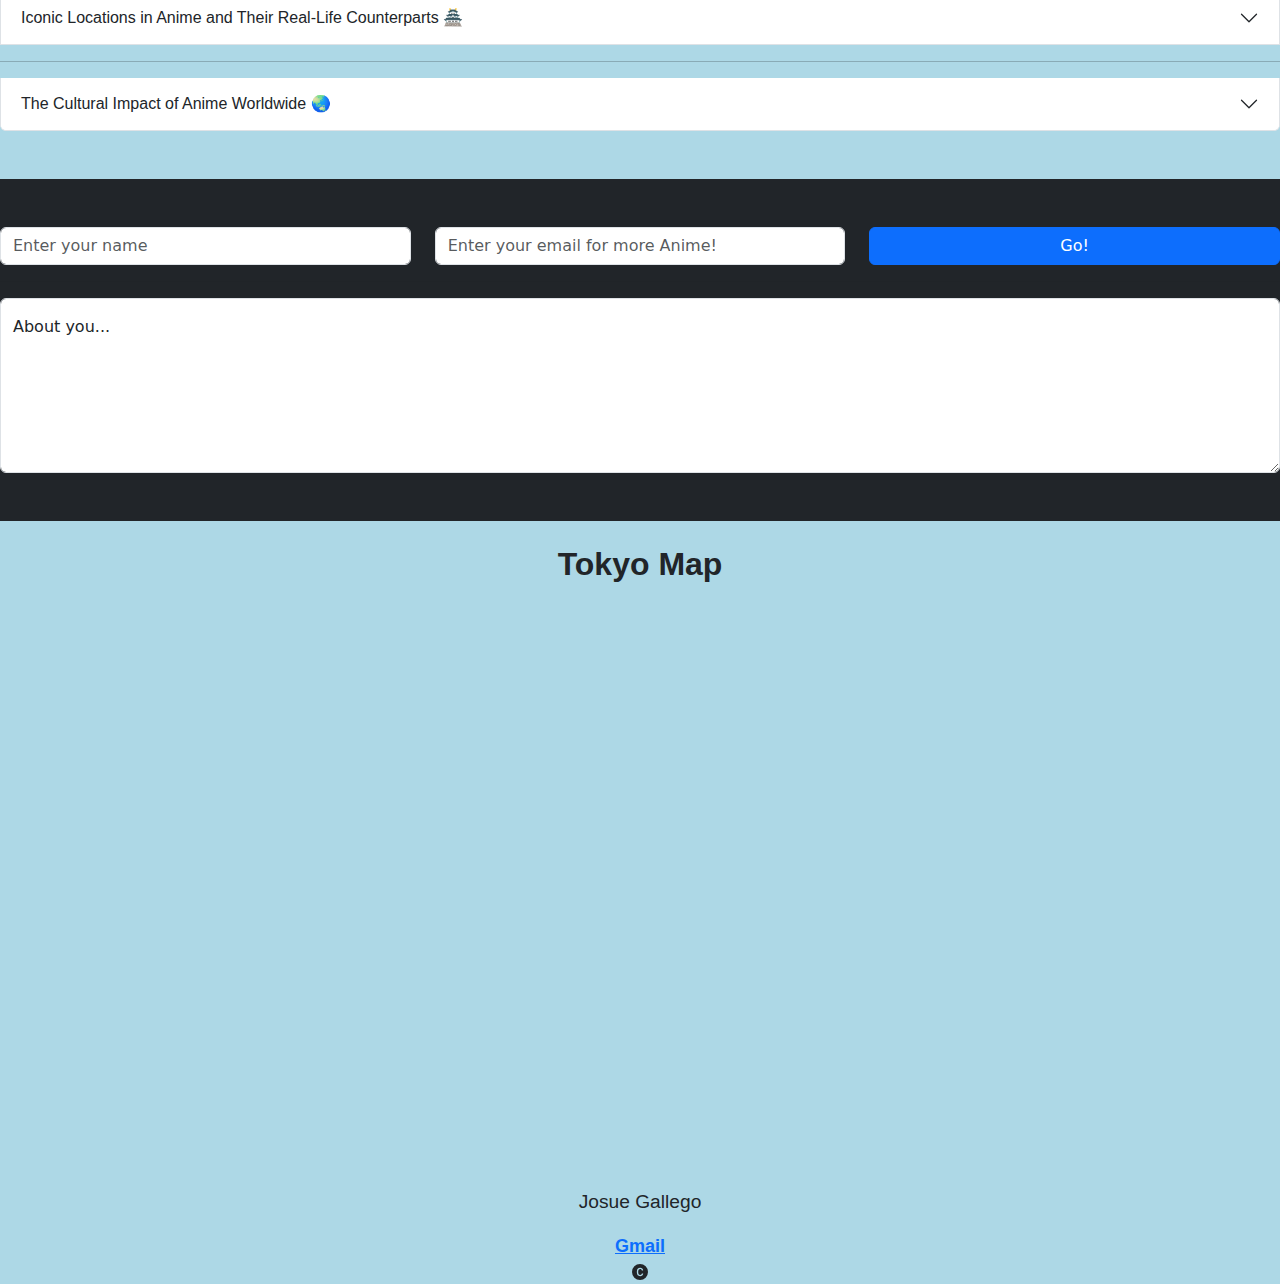
==== commit 10b1c18f: "Polishing off all" ====
--- a/index.html
+++ b/index.html
@@ -275,7 +275,7 @@
   </div>
 <hr>
   <div class="form-floating">
-    <textarea class="form-control" placeholder="Leave a comment here" id="floatingTextarea2" style="height: 100px"></textarea>
+    <textarea class="form-control" placeholder="Leave a comment here" id="floatingTextarea2" style="height: 175px"></textarea>
     <label for="floatingTextarea2">About you...</label>
   </div>
 </section>
--- a/styles/styles.css
+++ b/styles/styles.css
@@ -7,6 +7,8 @@
     color: black;
 }
 .colorfondo {
+    overflow-y: auto;
+    overflow-x: hidden;
     background-color: #ADD8E6;
 }
 .accordion-item {
@@ -30,4 +32,8 @@
     font-family: Arial, Helvetica, sans-serif;
     font-size: large;
     font-weight: bold;
-}+}
+.navbar-brand {
+    font-family: Arial, Helvetica, sans-serif;
+    font-weight: bold;
+}
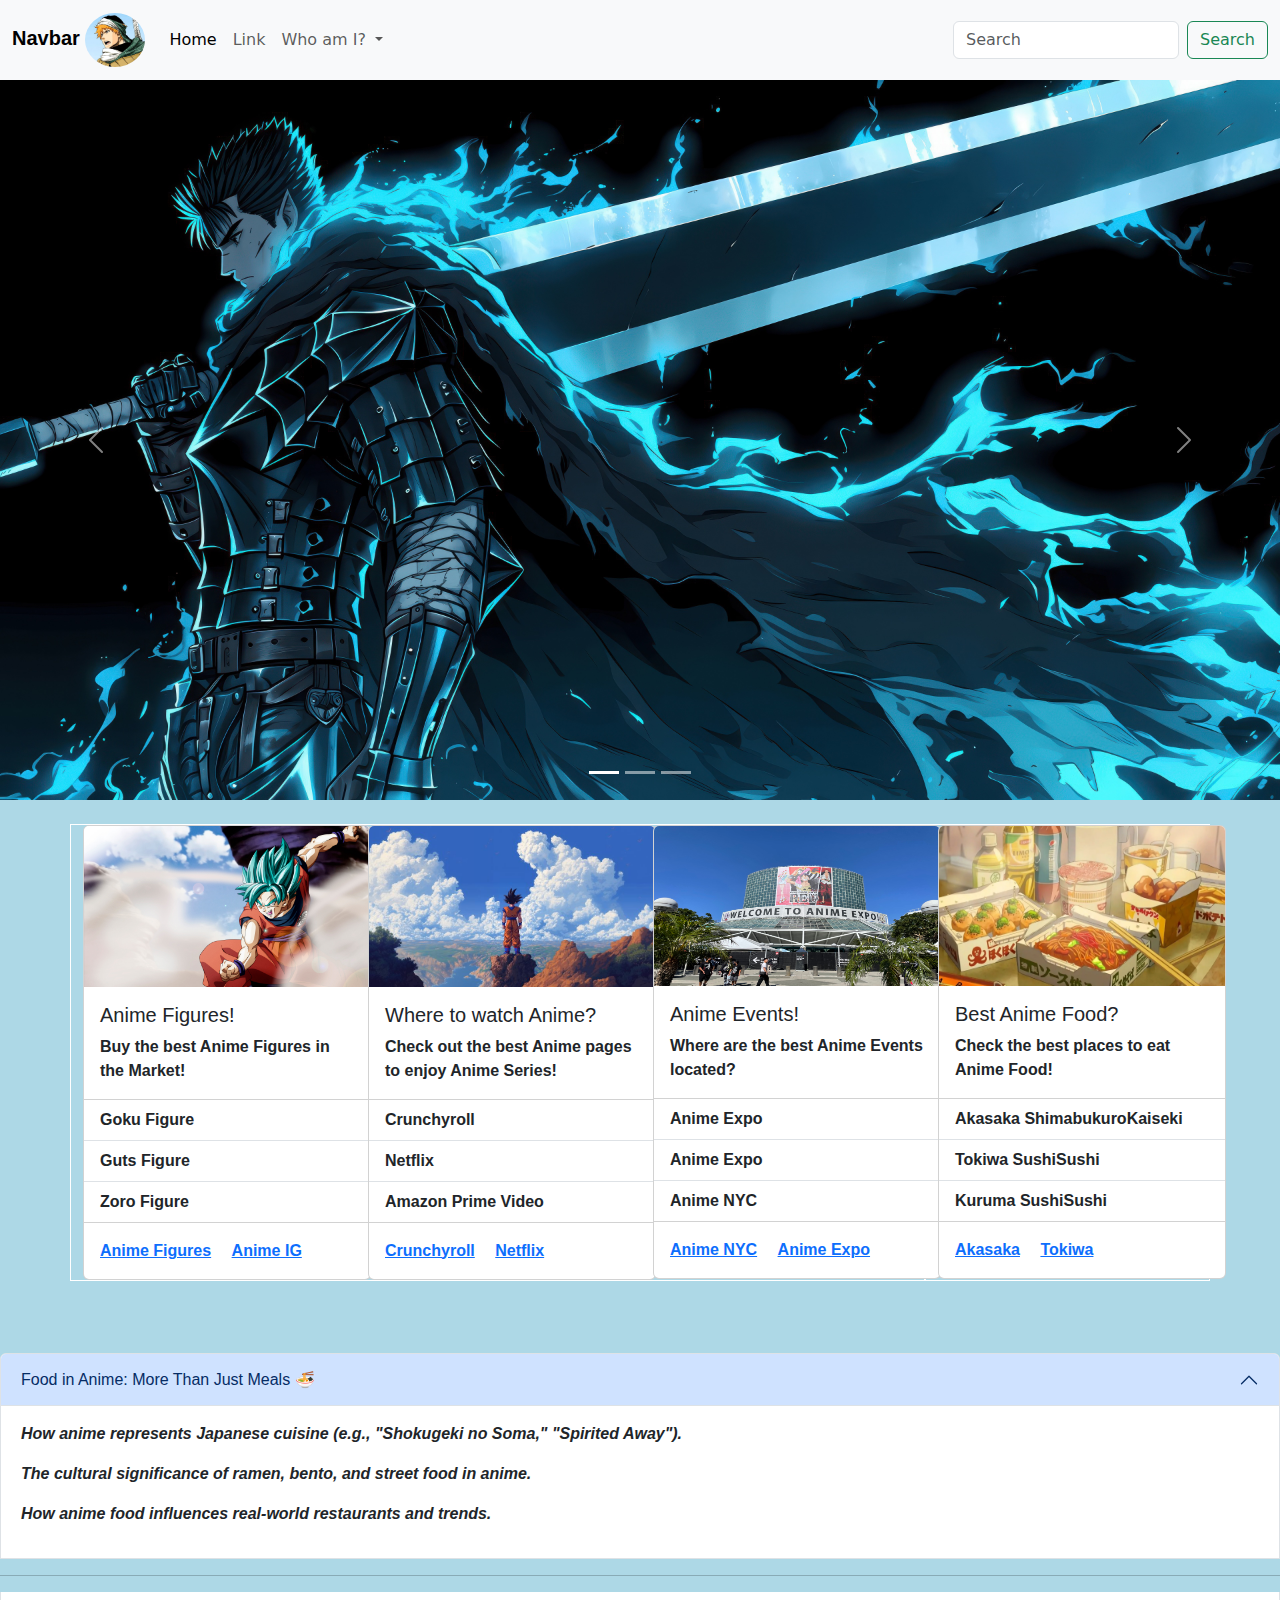
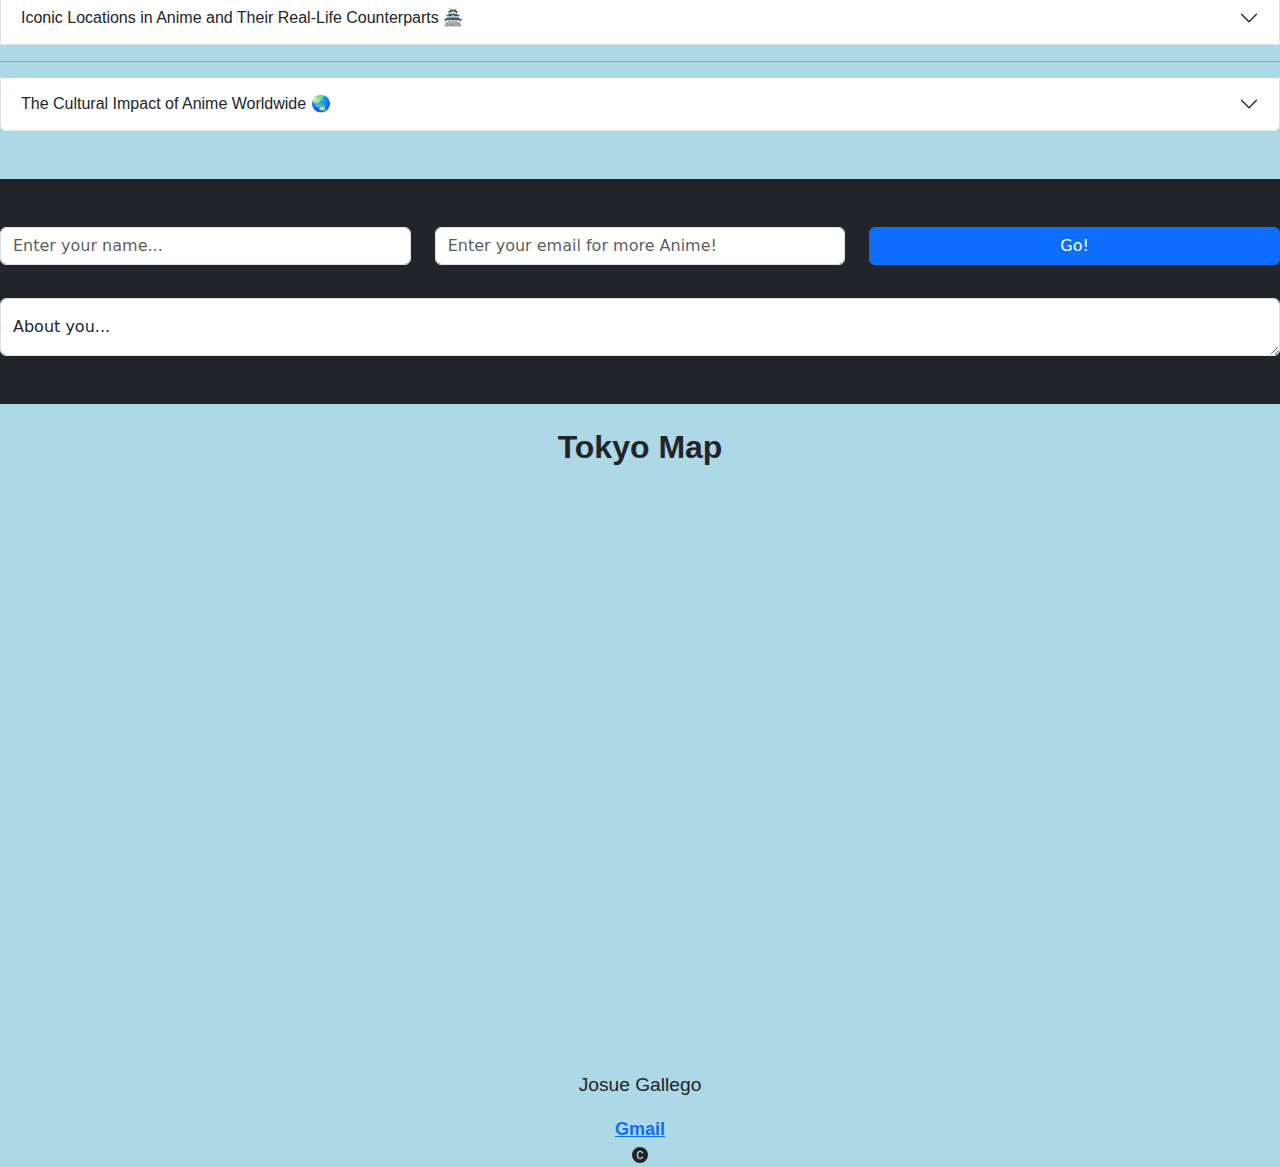
==== commit 808a0964: "Last VERSION, probably not that good but we start somewhere" ====
--- a/index.html
+++ b/index.html
@@ -263,7 +263,7 @@
   <div class="containersubmit">
     <div class="row">
       <div class="col-md-4">
-        <input type="text" class="form-control" placeholder="Enter your name">
+        <input type="text" class="form-control" placeholder="Enter your name...">
       </div>
       <div class="col-md-4">
         <input type="email" class="form-control" placeholder="Enter your email for more Anime!">
@@ -275,7 +275,7 @@
   </div>
 <hr>
   <div class="form-floating">
-    <textarea class="form-control" placeholder="Leave a comment here" id="floatingTextarea2" style="height: 175px"></textarea>
+    <textarea class="form-control" placeholder="Leave a comment here" id="floatingTextarea2" style="height: 225zpx"></textarea>
     <label for="floatingTextarea2">About you...</label>
   </div>
 </section>
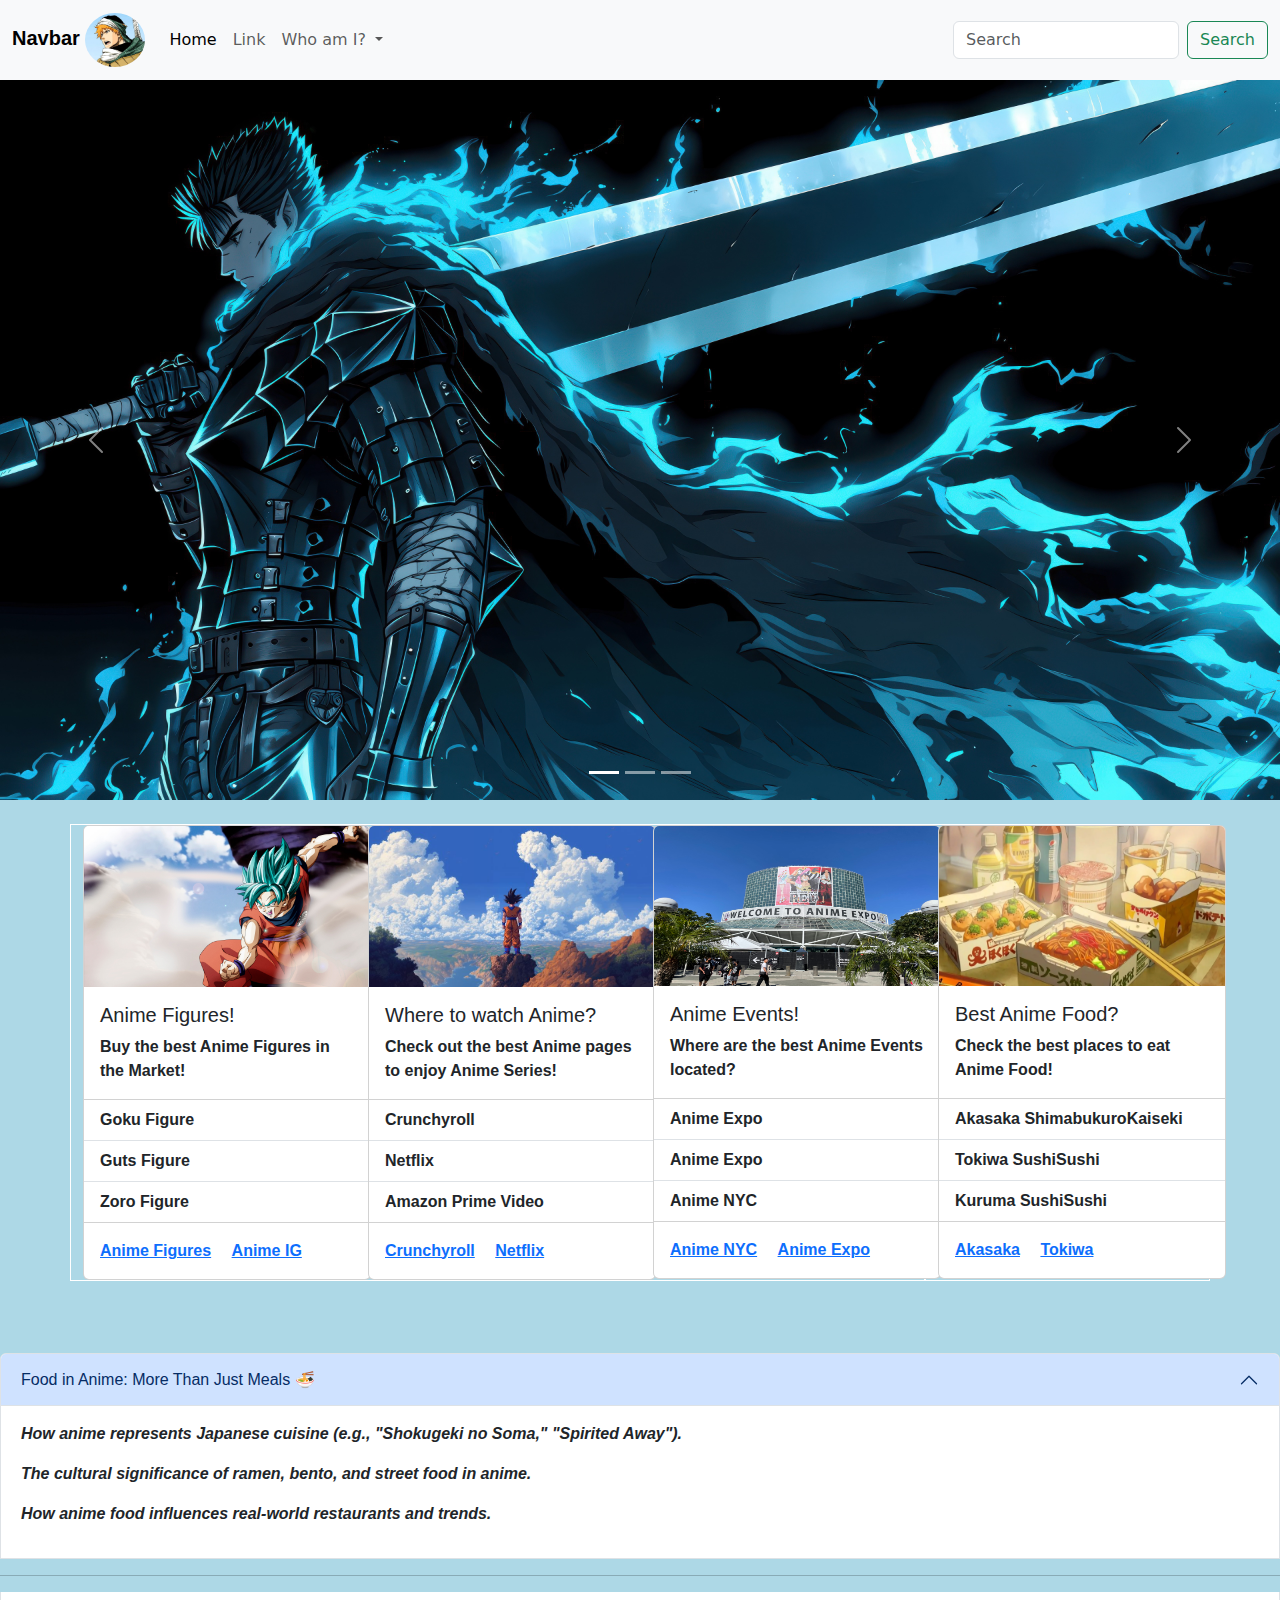
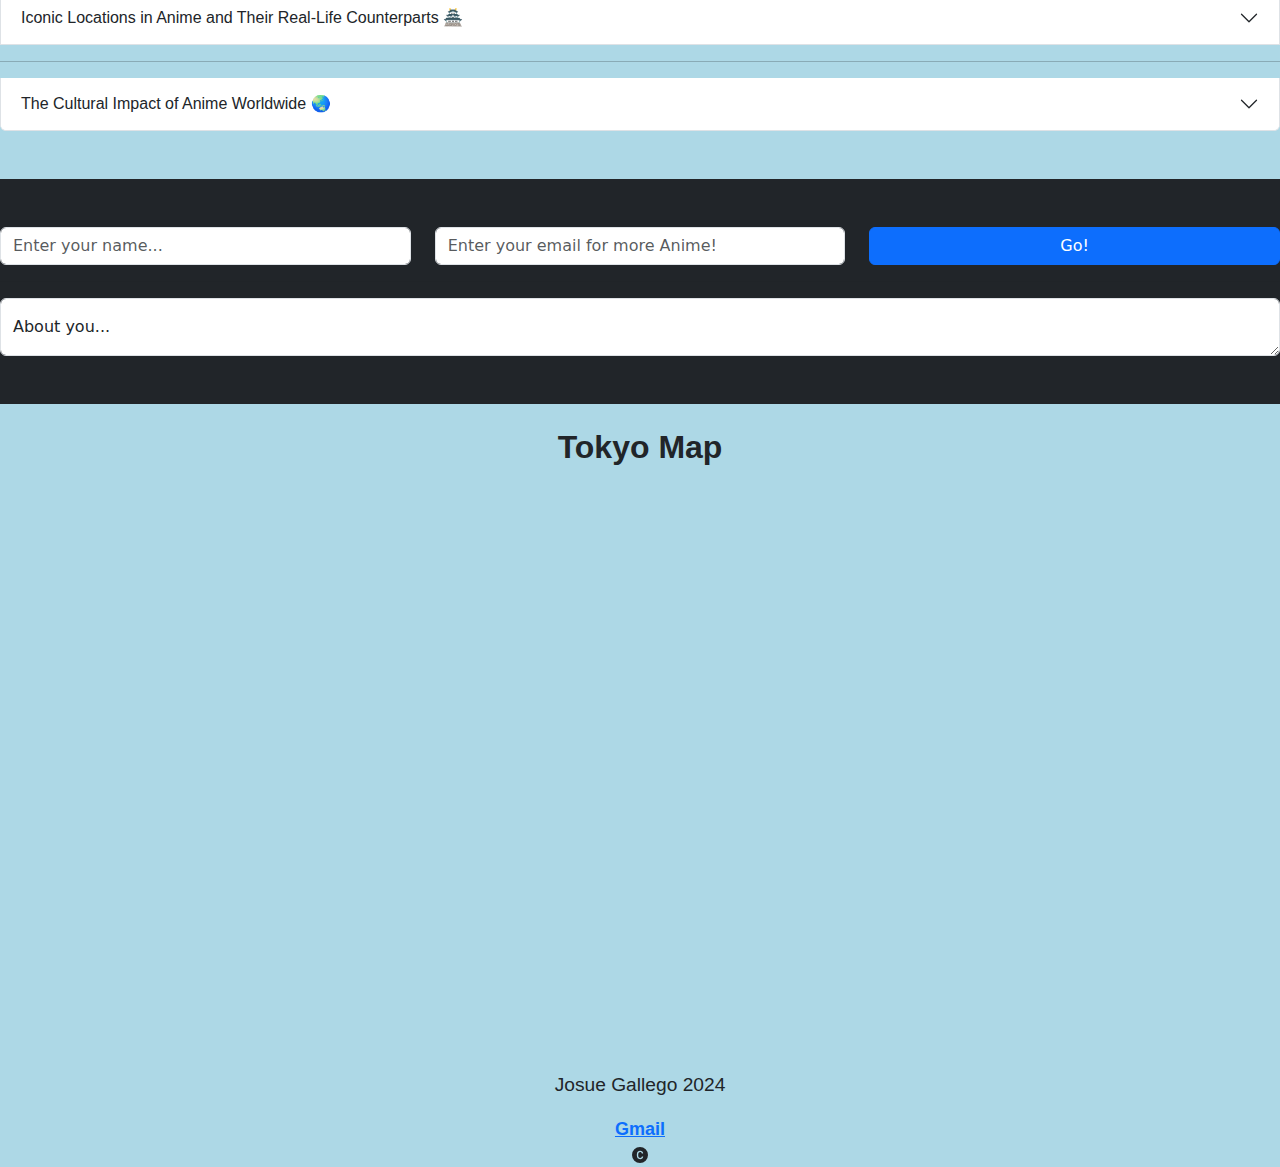
==== commit 513b1d36: "gg" ====
--- a/index.html
+++ b/index.html
@@ -306,7 +306,7 @@
 
 <footer>
   <div class="row">
-    <p class="Copyname">Josue Gallego</p>
+    <p class="Copyname">Josue Gallego 2024</p>
     <a href="https://mail.google.com/mail/u/0/#inbox" target="_blank" class="gmail">Gmail</a>
     <div class="col">
       <svg 
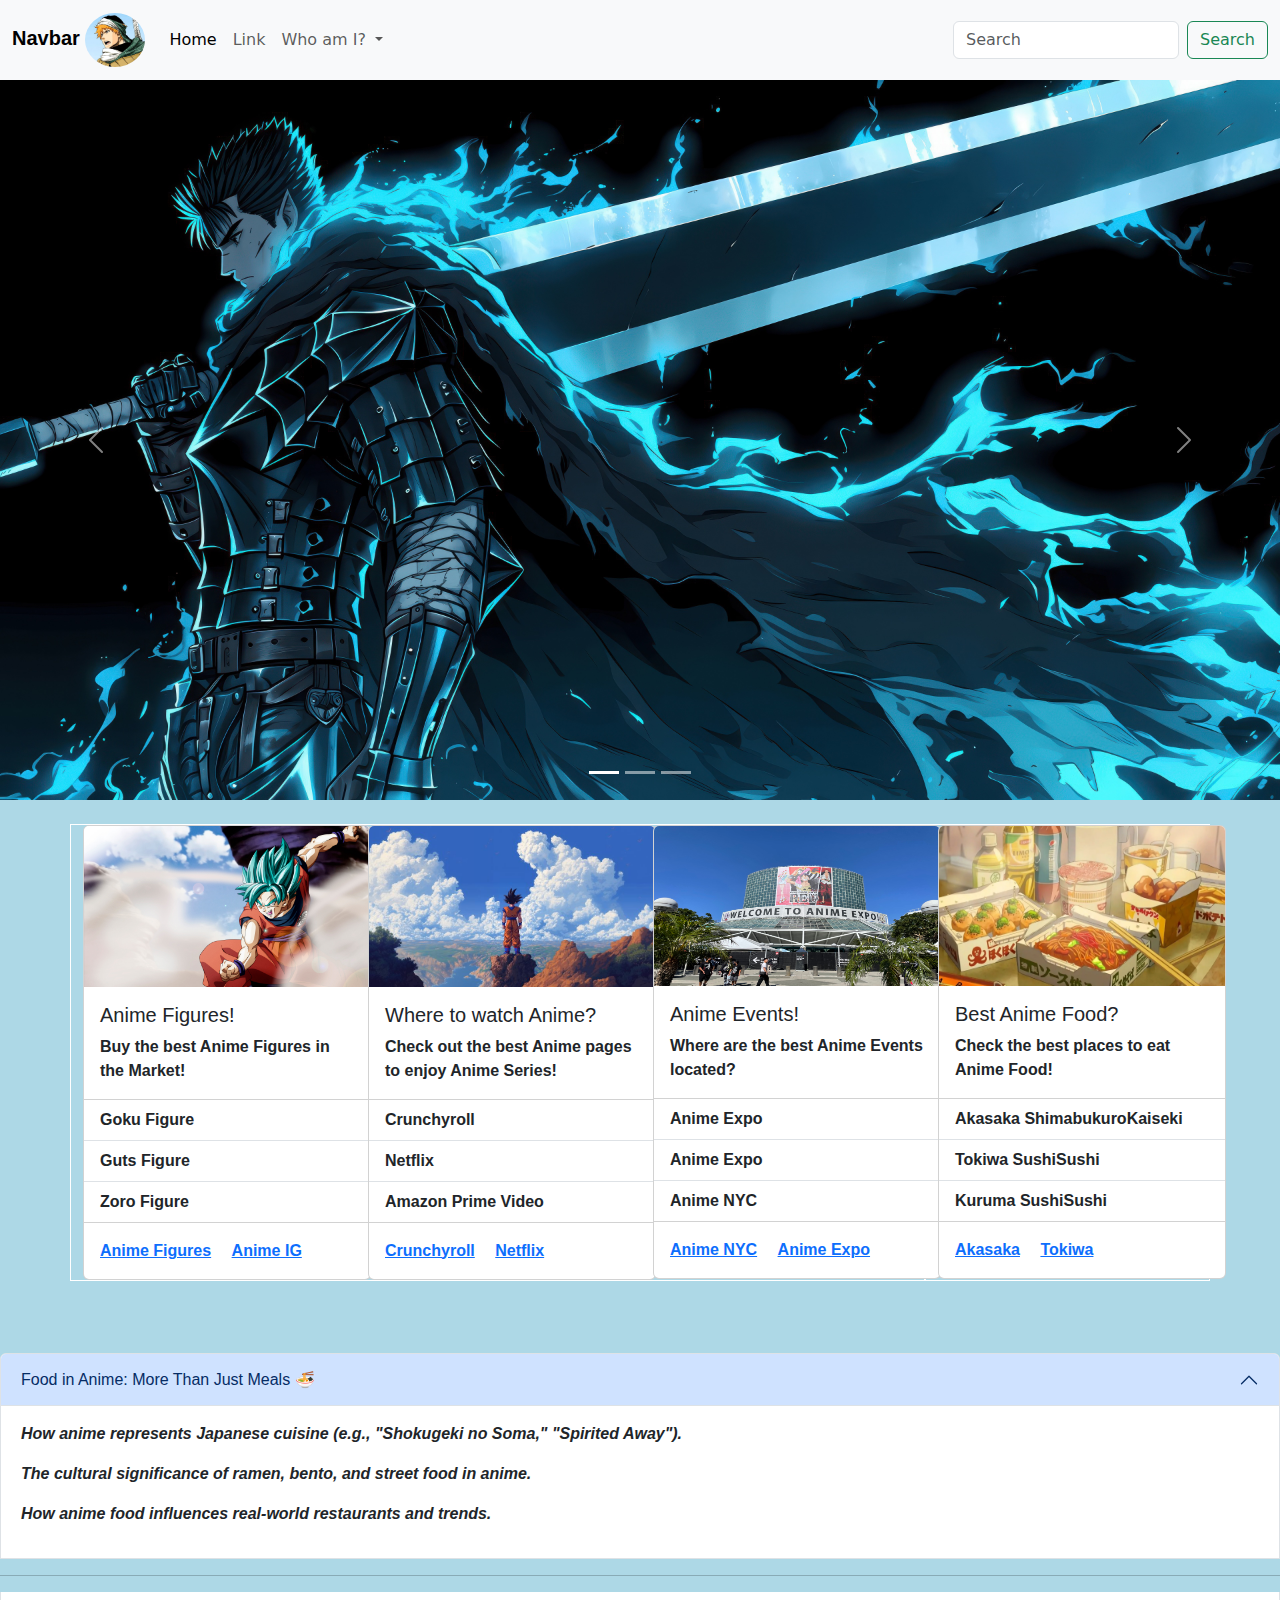
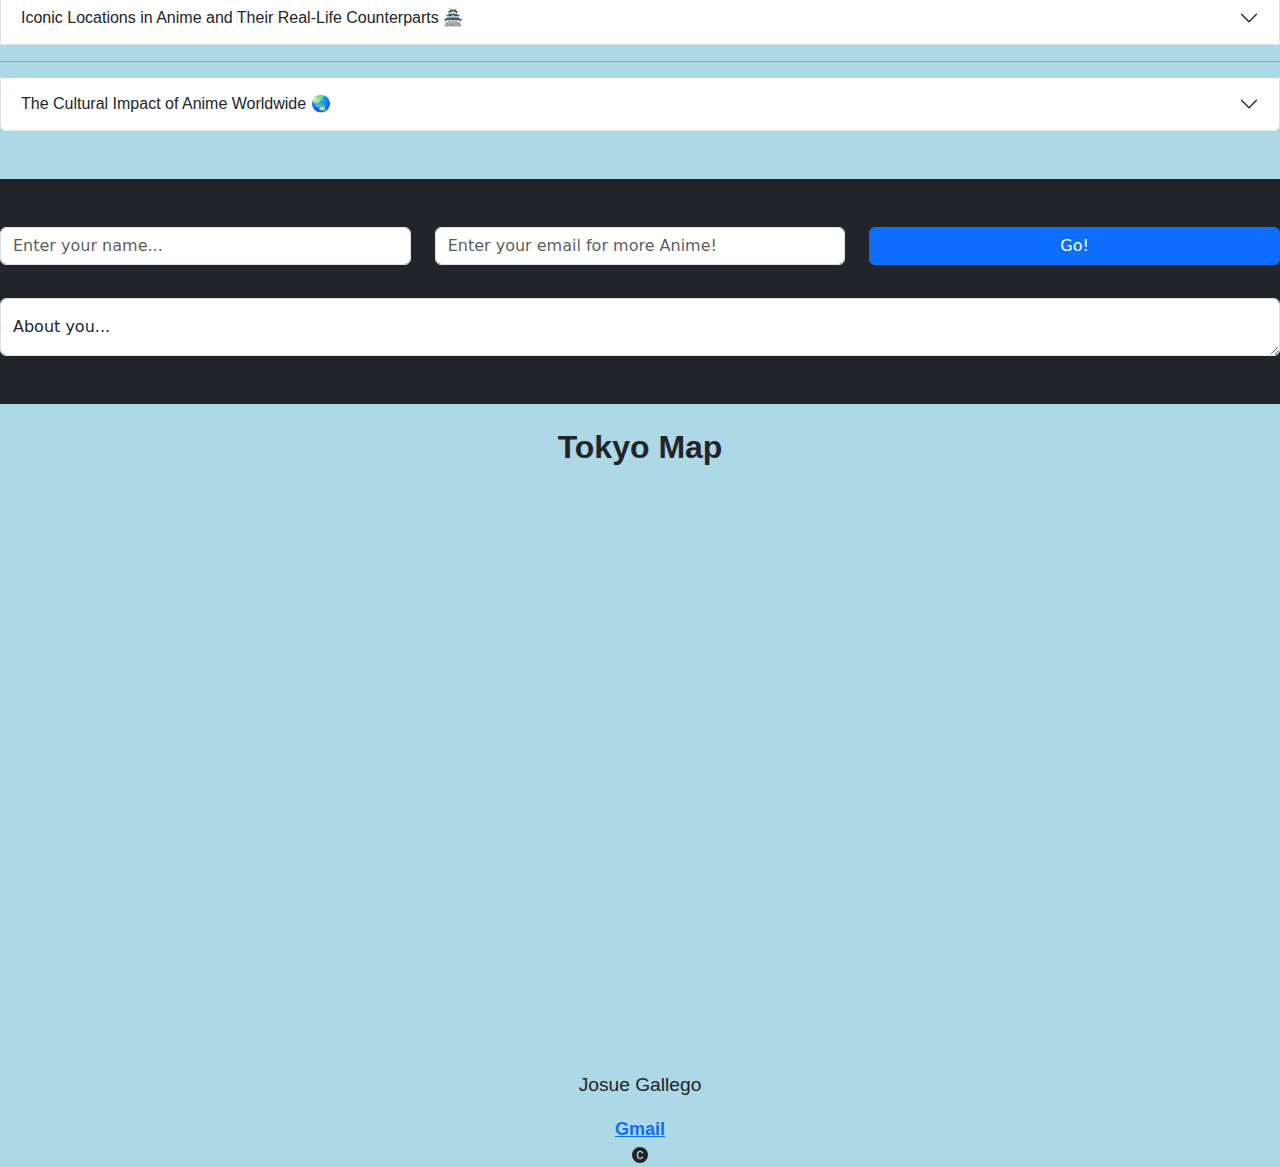
==== commit 42ae40b5: "final" ====
--- a/index.html
+++ b/index.html
@@ -306,7 +306,7 @@
 
 <footer>
   <div class="row">
-    <p class="Copyname">Josue Gallego 2024</p>
+    <p class="Copyname">Josue Gallego</p>
     <a href="https://mail.google.com/mail/u/0/#inbox" target="_blank" class="gmail">Gmail</a>
     <div class="col">
       <svg 
